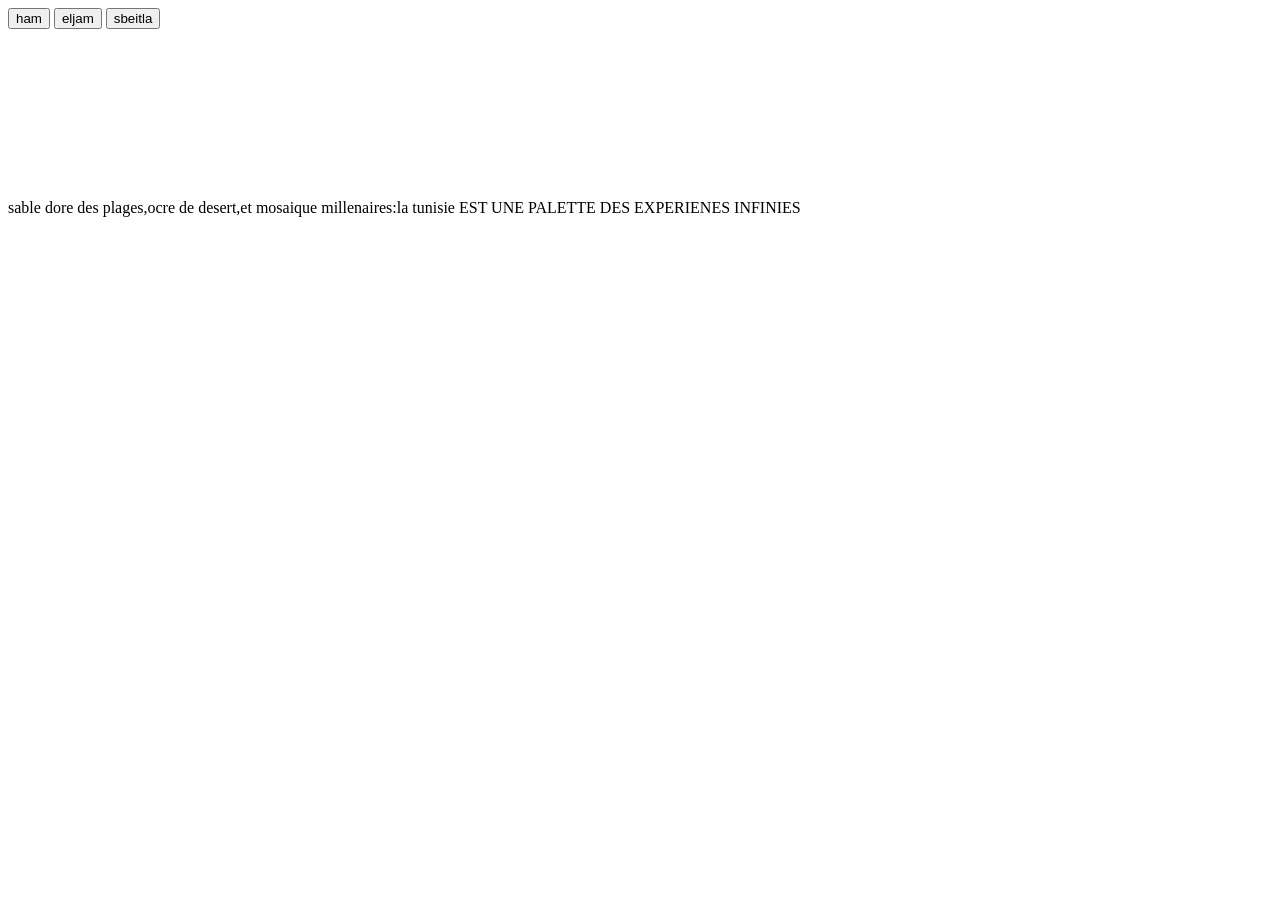
==== destination.html @ 93fa7b64 "Initial commit" ====
<!doctype html>
<html>
<head>
<meta charset="utf-8">
<title>Untitled Document</title>
	<script src="mescontroles.js"></script>
</head>

<body>
	<form action="">
	<div id="menu"> 
		<input type="button" value="ham" onClick="charger('ham')">
		<input type="button" value="eljam" onClick="charger('jam')" >
		<input type="button" value="sbeitla" onClick="charger('sbt')">
		</div>
		<div>
		<video id="vid" autoplay muted> <source src="tun.mp4" type="video/mp4"></video></div>
		<p id="des"> sable dore des plages,ocre de desert,et mosaique millenaires:la tunisie EST UNE PALETTE DES EXPERIENES INFINIES</p>
		
	</form>
</body>
</html>
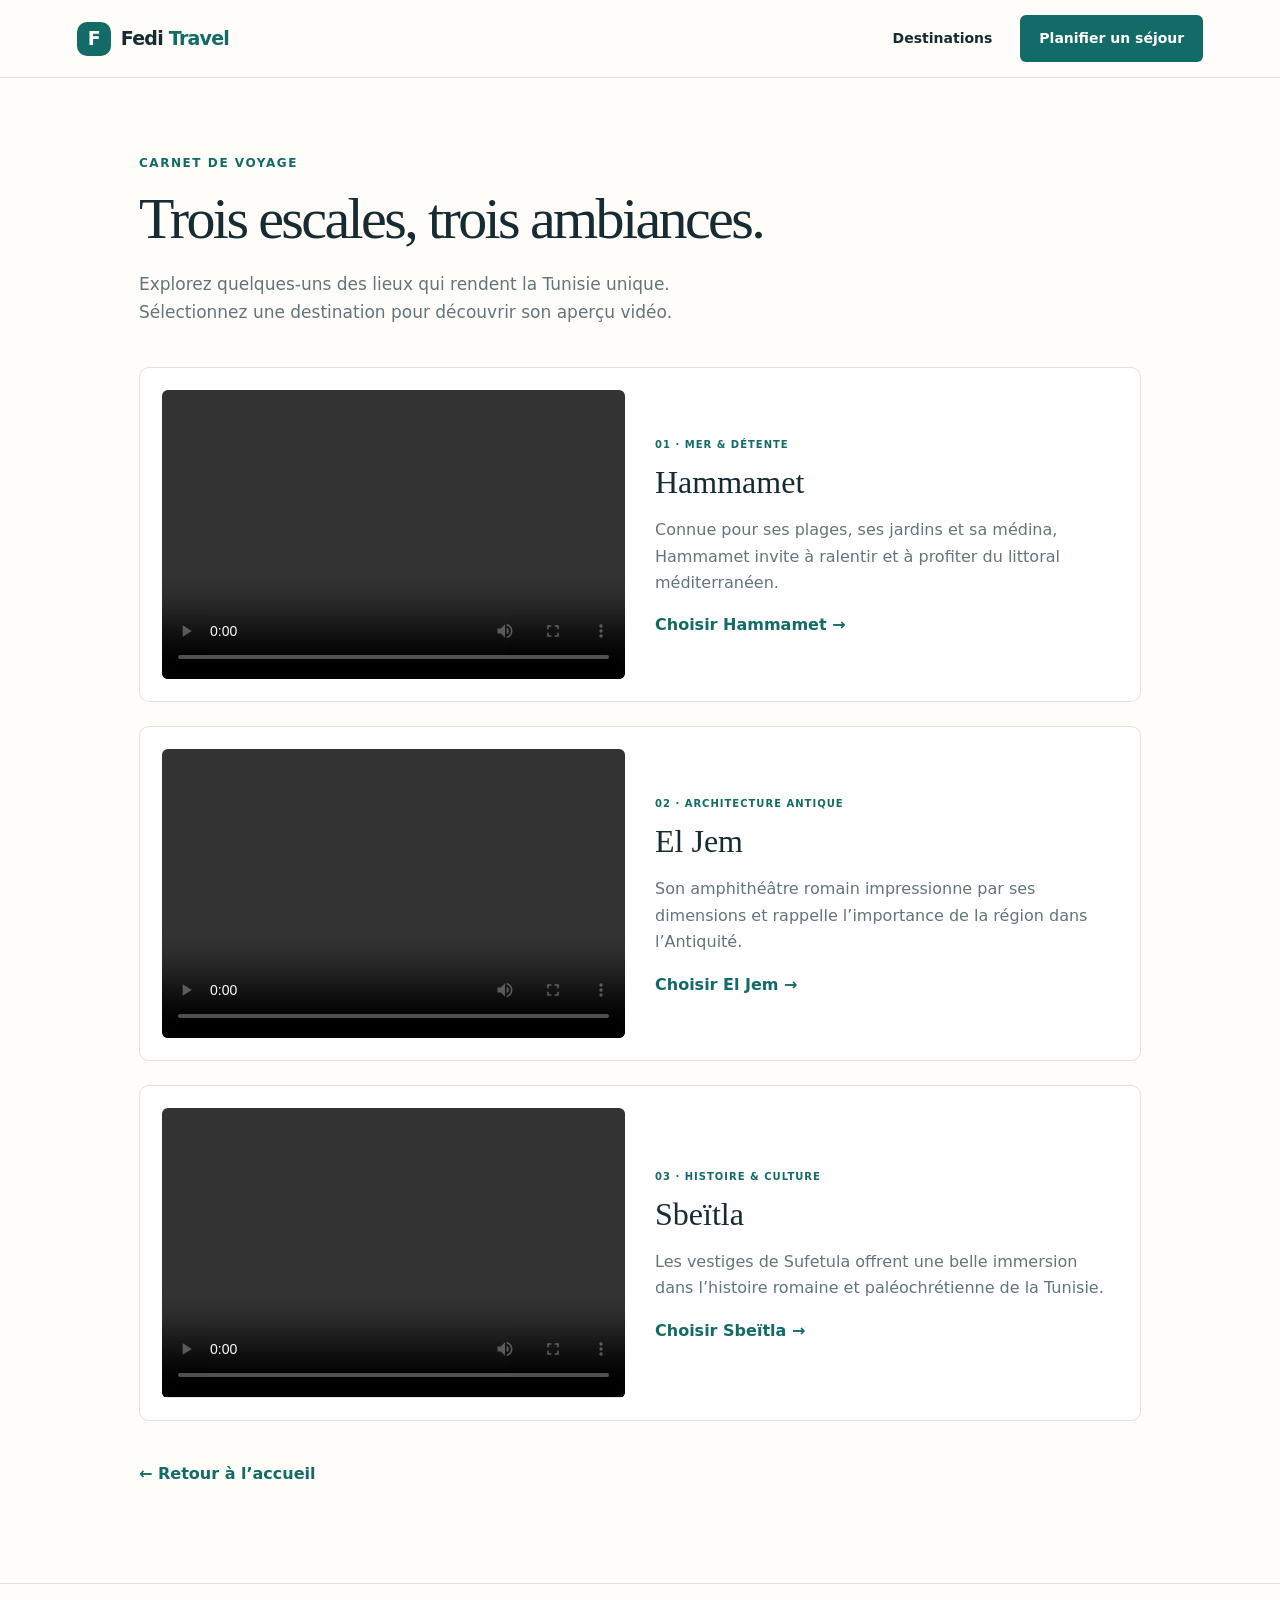
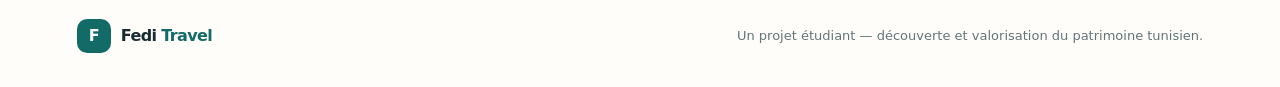
==== commit 66804f13: "Build responsive Fedi Travel website and working demo booking flow" ====
--- a/destination.html
+++ b/destination.html
@@ -1,22 +1,10 @@
 <!doctype html>
-<html>
-<head>
-<meta charset="utf-8">
-<title>Untitled Document</title>
-	<script src="mescontroles.js"></script>
-</head>
-
-<body>
-	<form action="">
-	<div id="menu"> 
-		<input type="button" value="ham" onClick="charger('ham')">
-		<input type="button" value="eljam" onClick="charger('jam')" >
-		<input type="button" value="sbeitla" onClick="charger('sbt')">
-		</div>
-		<div>
-		<video id="vid" autoplay muted> <source src="tun.mp4" type="video/mp4"></video></div>
-		<p id="des"> sable dore des plages,ocre de desert,et mosaique millenaires:la tunisie EST UNE PALETTE DES EXPERIENES INFINIES</p>
-		
-	</form>
-</body>
-</html>
+<html lang="fr"><head><meta charset="utf-8"><meta name="viewport" content="width=device-width, initial-scale=1"><title>Destinations — Fedi Travel</title><link rel="stylesheet" href="mesStyles.css"></head>
+<body><header class="site-header"><a class="brand" href="index.html"><span class="brand-mark">F</span><span>Fedi <b>Travel</b></span></a><nav aria-label="Navigation principale"><a href="destination.html" aria-current="page">Destinations</a><a href="sejour.html" class="nav-cta">Planifier un séjour</a></nav></header>
+<main class="page-main"><p class="eyebrow">Carnet de voyage</p><h1>Trois escales, trois ambiances.</h1><p class="lead">Explorez quelques-uns des lieux qui rendent la Tunisie unique. Sélectionnez une destination pour découvrir son aperçu vidéo.</p>
+<div class="destination-list">
+<article class="destination-detail"><video controls preload="metadata" playsinline><source src="ham.mp4" type="video/mp4"></video><div><span class="tag">01 · Mer & détente</span><h2>Hammamet</h2><p>Connue pour ses plages, ses jardins et sa médina, Hammamet invite à ralentir et à profiter du littoral méditerranéen.</p><a class="text-link" href="sejour.html?destination=Hammamet">Choisir Hammamet →</a></div></article>
+<article class="destination-detail"><video controls preload="metadata" playsinline><source src="jam.mp4" type="video/mp4"></video><div><span class="tag">02 · Architecture antique</span><h2>El Jem</h2><p>Son amphithéâtre romain impressionne par ses dimensions et rappelle l’importance de la région dans l’Antiquité.</p><a class="text-link" href="sejour.html?destination=El%20Jem">Choisir El Jem →</a></div></article>
+<article class="destination-detail"><video controls preload="metadata" playsinline><source src="sbt.mp4" type="video/mp4"></video><div><span class="tag">03 · Histoire & culture</span><h2>Sbeïtla</h2><p>Les vestiges de Sufetula offrent une belle immersion dans l’histoire romaine et paléochrétienne de la Tunisie.</p><a class="text-link" href="sejour.html?destination=Sbeitla">Choisir Sbeïtla →</a></div></article>
+</div><p><a class="text-link" href="index.html">← Retour à l’accueil</a></p></main>
+<footer><a class="brand brand-footer" href="index.html"><span class="brand-mark">F</span><span>Fedi <b>Travel</b></span></a><p>Un projet étudiant — découverte et valorisation du patrimoine tunisien.</p></footer></body></html>
--- a/mesStyles.css
+++ b/mesStyles.css
@@ -0,0 +1 @@
+:root{--ink:#172b32;--muted:#63757a;--teal:#126b67;--sand:#f4efe6;--paper:#fffdf9;--line:#e5e1d8;--accent:#d98255}*{box-sizing:border-box}body{margin:0;background:var(--paper);color:var(--ink);font:16px/1.65 Inter,ui-sans-serif,system-ui,-apple-system,"Segoe UI",sans-serif}a{color:inherit;text-decoration:none}.site-header{height:78px;padding:0 max(6vw,24px);display:flex;align-items:center;justify-content:space-between;border-bottom:1px solid var(--line);background:#fffdf9}.brand{display:flex;gap:10px;align-items:center;font-size:19px;font-weight:700;letter-spacing:-.04em}.brand b{color:var(--teal)}.brand-mark{display:grid;place-items:center;width:34px;height:34px;background:var(--teal);color:white;border-radius:10px;font-weight:800}.site-header nav{display:flex;align-items:center;gap:28px;font-size:14px;font-weight:650}.nav-cta,.button{background:var(--teal);color:white;padding:12px 19px;border-radius:6px}.hero{padding:74px max(8vw,24px);display:grid;grid-template-columns:1fr 1fr;gap:7vw;align-items:center;min-height:510px}.hero-copy{max-width:560px}.eyebrow,.tag{color:var(--teal);font-size:12px;font-weight:800;letter-spacing:.13em;text-transform:uppercase}.hero h1,.page-main h1{font-family:Georgia,serif;font-weight:500;font-size:clamp(42px,5.2vw,68px);line-height:1.08;letter-spacing:-.045em;margin:14px 0 20px}.hero h1 em{color:var(--teal);font-weight:400}.hero-copy>p:not(.eyebrow),.lead{color:var(--muted);max-width:540px;font-size:17px}.button{display:inline-block;margin-top:18px;border:0;font:inherit;font-weight:700;cursor:pointer}.hero-art{height:350px;position:relative;overflow:hidden;border-radius:48% 48% 8px 8px;background:linear-gradient(160deg,#c5e0d7 0 35%,#e7c49b 35% 65%,#b86e4c 65%);box-shadow:0 24px 60px #183b351c}.sun{position:absolute;width:110px;height:110px;border-radius:50%;background:#f4d48f;right:18%;top:15%}.arch{position:absolute;left:18%;bottom:-8%;width:64%;height:72%;border:22px solid #fff2d8;border-bottom:0;border-radius:50% 50% 0 0}.art-label{position:absolute;bottom:22px;left:24px;color:#fff;font-size:11px;letter-spacing:.2em;font-weight:800}.intro{text-align:center;padding:48px 24px 26px;background:var(--sand)}.intro h2,.callout h2{font:500 clamp(28px,3.5vw,42px)/1.15 Georgia,serif;margin:8px auto 12px}.intro>p:last-child{max-width:680px;margin:0 auto;color:var(--muted)}.destination-grid{display:grid;grid-template-columns:repeat(3,1fr);gap:22px;padding:48px max(8vw,24px) 64px}.place-card{border:1px solid var(--line);border-radius:10px;overflow:hidden;background:white}.place-card video{width:100%;height:190px;object-fit:cover;background:#d9e6df}.place-card>div{padding:18px 20px 22px}.place-card h3{font:500 27px Georgia,serif;margin:7px 0}.place-card p{color:var(--muted);margin:0}.tag{font-size:10px;letter-spacing:.1em}.callout{margin:0 max(8vw,24px) 64px;padding:34px 40px;border-radius:10px;background:var(--teal);color:white;display:flex;justify-content:space-between;align-items:center;gap:24px}.callout .eyebrow{color:#b7ded5}.callout h2{margin:7px 0}.callout p:last-child{margin:0;color:#d8e8e3}.button-light{background:white;color:var(--teal);white-space:nowrap}.page-main{max-width:1050px;margin:0 auto;padding:64px 24px 80px}.page-main h1{font-size:clamp(38px,5vw,58px);max-width:800px}.destination-list{display:grid;gap:24px;margin:40px 0}.destination-detail{display:grid;grid-template-columns:1fr 1fr;gap:30px;align-items:center;padding:22px;border:1px solid var(--line);border-radius:10px;background:white}.destination-detail video{width:100%;aspect-ratio:16/10;object-fit:cover;background:#d9e6df;border-radius:6px}.destination-detail h2{font:500 32px Georgia,serif;margin:8px 0}.destination-detail p{color:var(--muted)}.text-link{color:var(--teal);font-weight:750}.booking-layout{display:grid;grid-template-columns:.9fr 1.1fr;gap:8vw;align-items:start}.notice{padding:16px 18px;background:var(--sand);border-left:3px solid var(--accent);font-size:14px;color:var(--muted);margin-top:28px}.notice strong{color:var(--ink)}.booking-form{padding:28px;border:1px solid var(--line);border-radius:10px;background:white;box-shadow:0 16px 45px #183b350c}.booking-form label{display:block;font-size:13px;font-weight:750;margin:14px 0 6px}.booking-form input,.booking-form select{width:100%;min-height:46px;padding:10px 12px;border:1px solid #cfd8d4;border-radius:5px;font:inherit;background:white;color:var(--ink)}.form-row{display:grid;grid-template-columns:1fr 1fr;gap:14px}.estimate{margin:24px 0 8px;padding:17px;background:var(--sand);display:grid;gap:4px}.estimate span,.estimate small{color:var(--muted);font-size:12px}.estimate strong{font:500 30px Georgia,serif;color:var(--teal)}.booking-form .button{width:100%;margin-top:10px}.form-message{color:var(--teal);font-size:14px;font-weight:650}footer{padding:28px max(6vw,24px);border-top:1px solid var(--line);display:flex;align-items:center;justify-content:space-between;gap:20px}footer p{font-size:13px;color:var(--muted)}.brand-footer{font-size:16px}@media(max-width:760px){.site-header{height:auto;min-height:70px;padding:14px 20px}.site-header nav{gap:12px;font-size:12px}.nav-cta{padding:9px 11px}.hero{grid-template-columns:1fr;padding:52px 24px;gap:34px}.hero-art{height:250px}.destination-grid{grid-template-columns:1fr;padding:30px 24px 48px}.callout{margin:0 24px 48px;padding:25px;display:block}.callout .button{margin-top:20px}.destination-detail,.booking-layout{grid-template-columns:1fr}.destination-detail{gap:18px;padding:15px}.page-main{padding:44px 20px 60px}footer{display:block}footer p{margin-bottom:0}}@media(prefers-reduced-motion:reduce){*{scroll-behavior:auto!important;transition:none!important}}
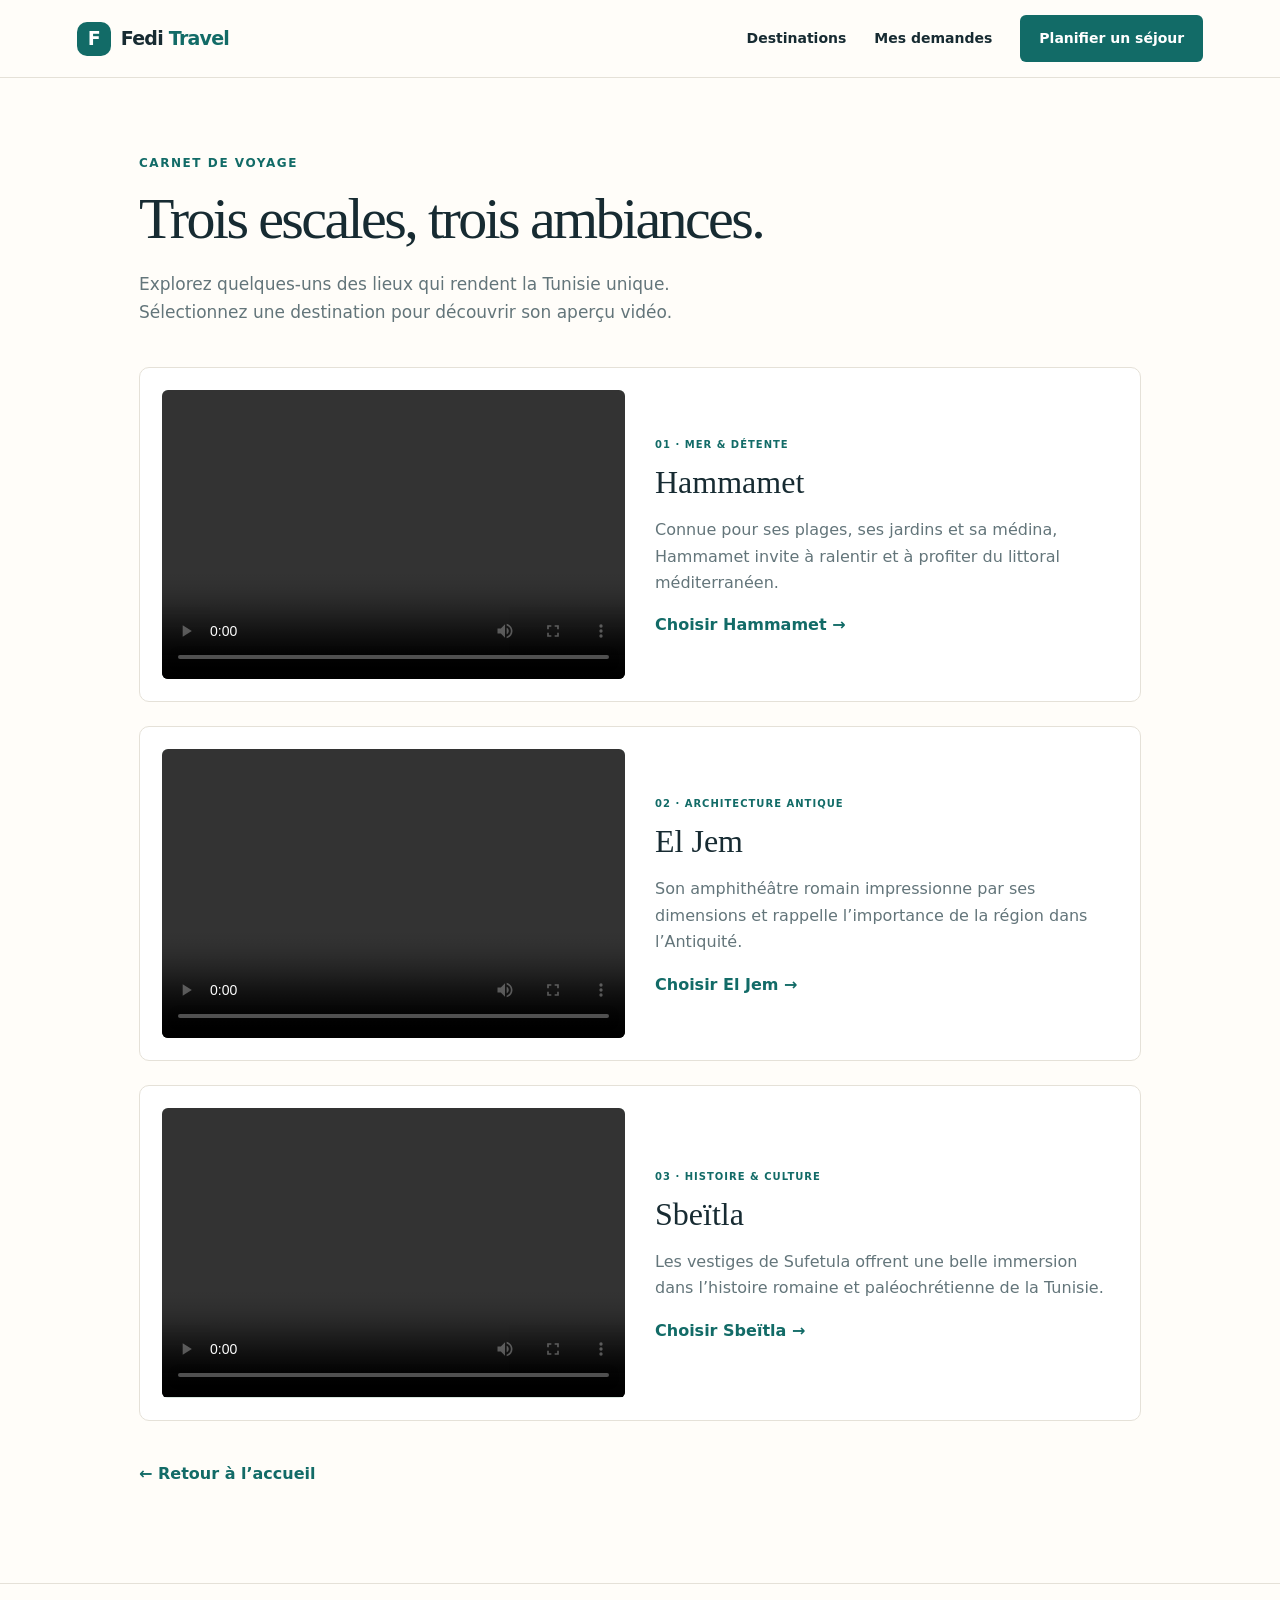
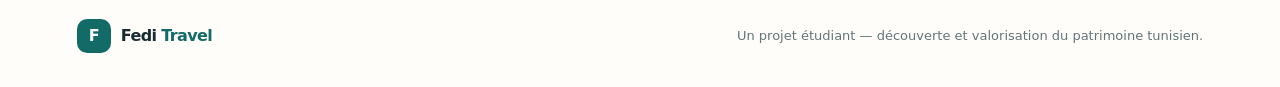
==== commit 6129f94f: "Add trip-request history navigation" ====
--- a/destination.html
+++ b/destination.html
@@ -1,6 +1,6 @@
 <!doctype html>
 <html lang="fr"><head><meta charset="utf-8"><meta name="viewport" content="width=device-width, initial-scale=1"><title>Destinations — Fedi Travel</title><link rel="stylesheet" href="mesStyles.css"></head>
-<body><header class="site-header"><a class="brand" href="index.html"><span class="brand-mark">F</span><span>Fedi <b>Travel</b></span></a><nav aria-label="Navigation principale"><a href="destination.html" aria-current="page">Destinations</a><a href="sejour.html" class="nav-cta">Planifier un séjour</a></nav></header>
+<body><header class="site-header"><a class="brand" href="index.html"><span class="brand-mark">F</span><span>Fedi <b>Travel</b></span></a><nav aria-label="Navigation principale"><a href="destination.html" aria-current="page">Destinations</a><a href="demandes.html">Mes demandes</a><a href="sejour.html" class="nav-cta">Planifier un séjour</a></nav></header>
 <main class="page-main"><p class="eyebrow">Carnet de voyage</p><h1>Trois escales, trois ambiances.</h1><p class="lead">Explorez quelques-uns des lieux qui rendent la Tunisie unique. Sélectionnez une destination pour découvrir son aperçu vidéo.</p>
 <div class="destination-list">
 <article class="destination-detail"><video controls preload="metadata" playsinline><source src="ham.mp4" type="video/mp4"></video><div><span class="tag">01 · Mer & détente</span><h2>Hammamet</h2><p>Connue pour ses plages, ses jardins et sa médina, Hammamet invite à ralentir et à profiter du littoral méditerranéen.</p><a class="text-link" href="sejour.html?destination=Hammamet">Choisir Hammamet →</a></div></article>
